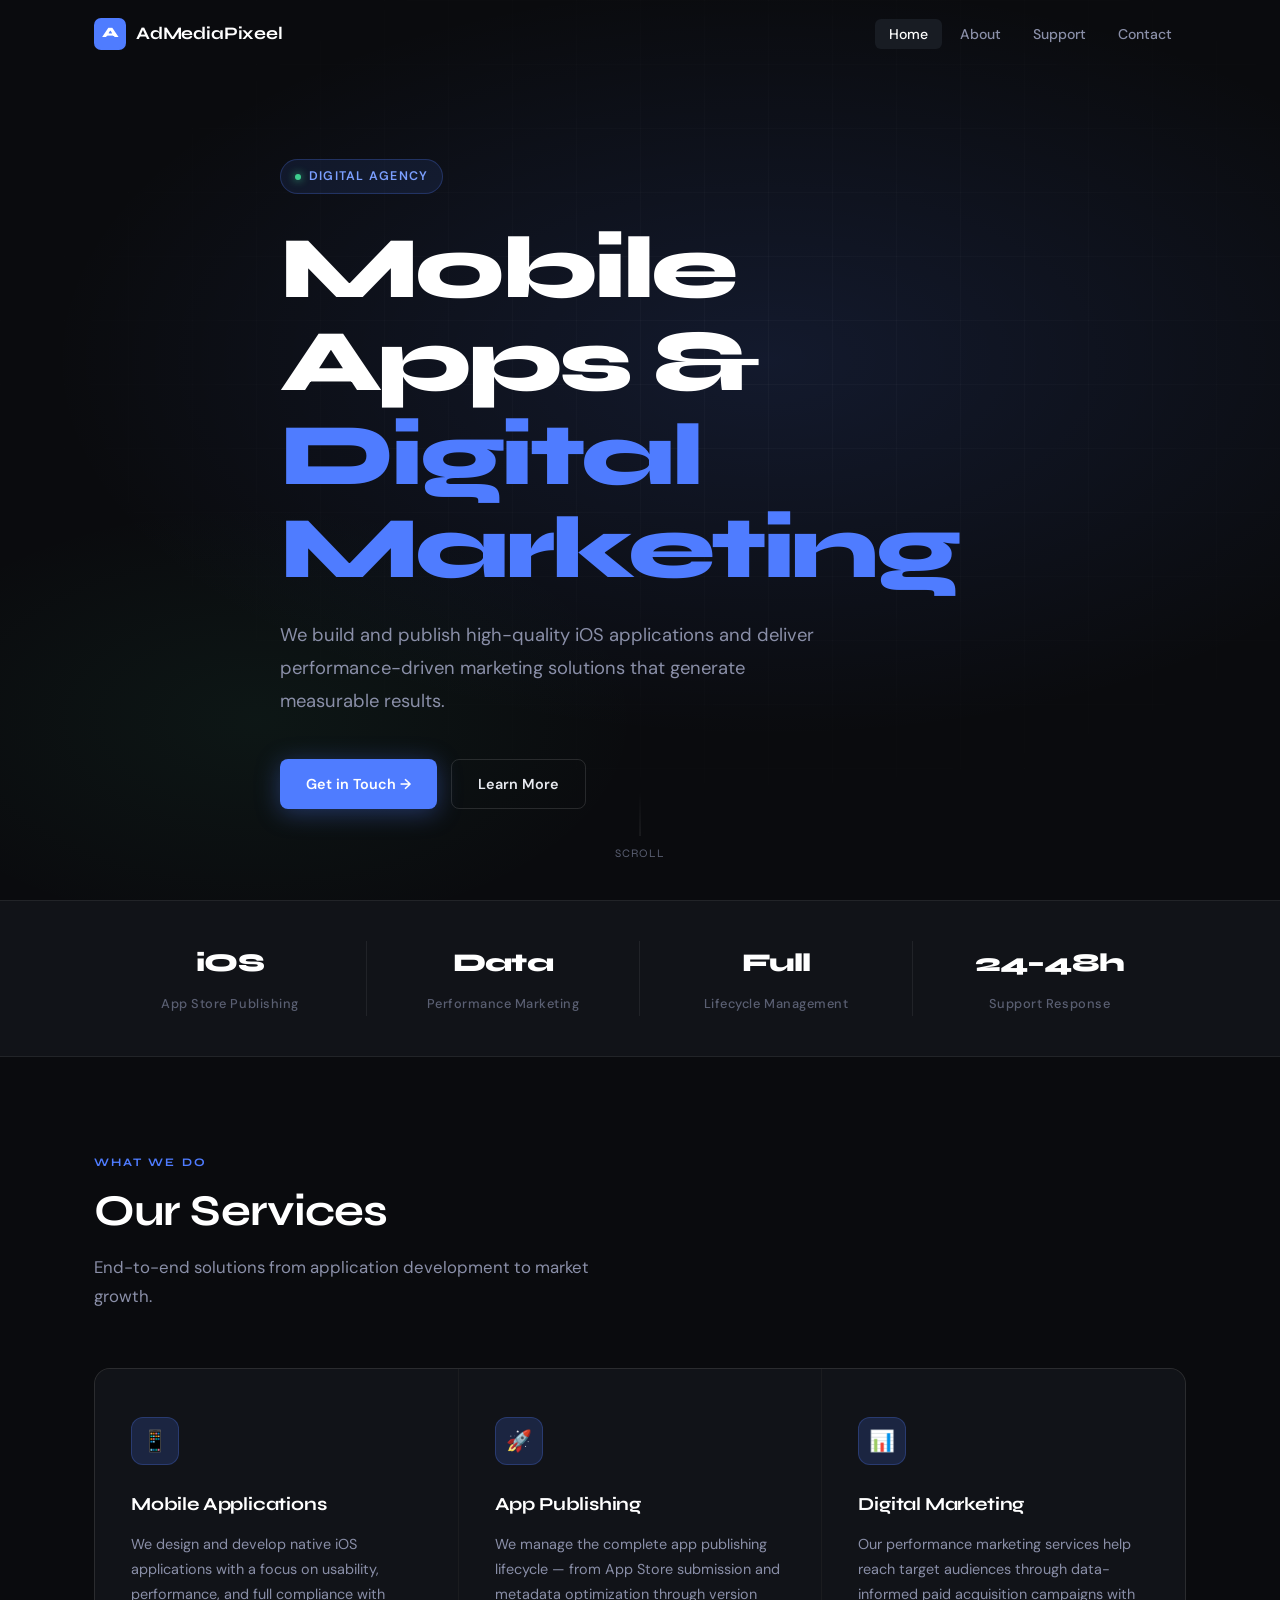
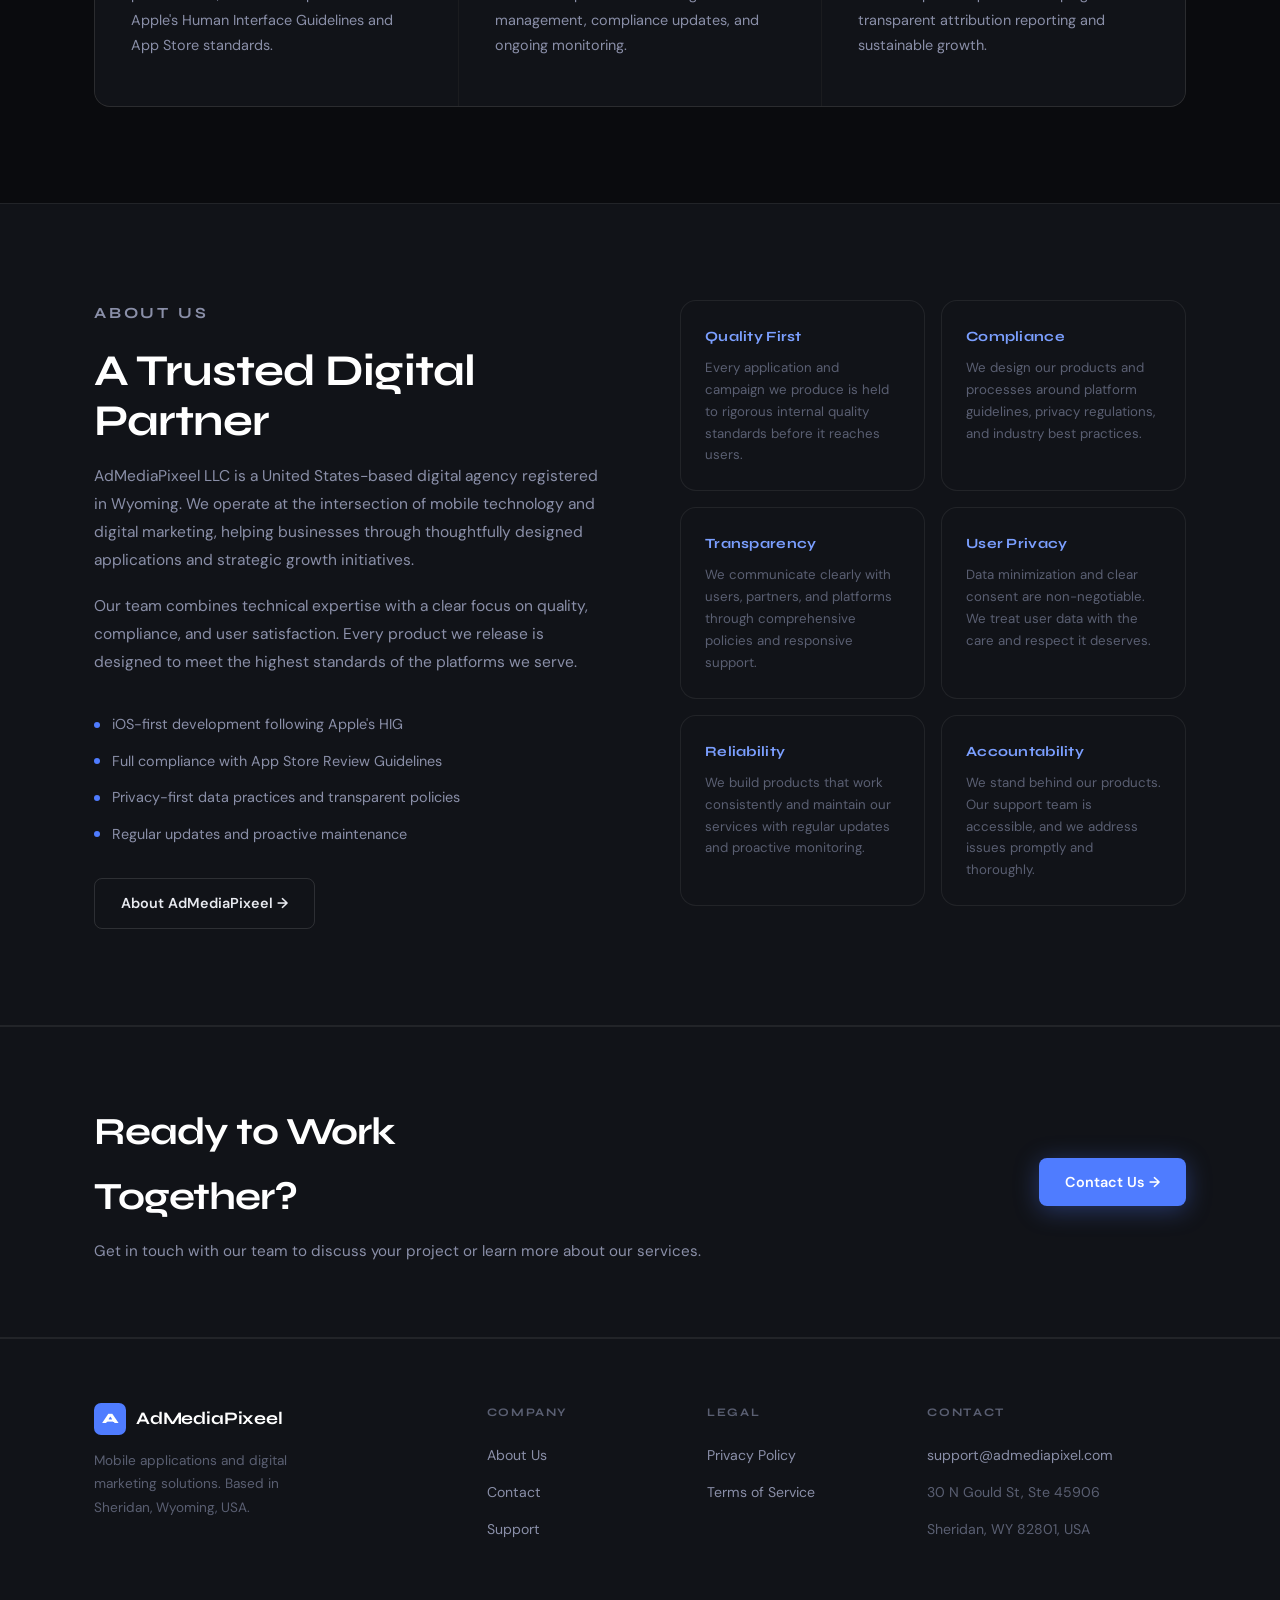
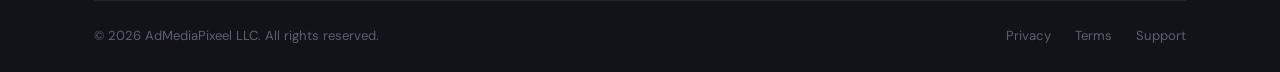
==== index.html @ 7c767947 "filesnew" ====
<!DOCTYPE html>
<html lang="en">
<head>
  <meta charset="UTF-8">
  <meta name="viewport" content="width=device-width, initial-scale=1.0">
  <title>AdMediaPixeel LLC — Mobile Apps & Digital Marketing</title>
  <meta name="description" content="AdMediaPixeel LLC builds and publishes high-quality mobile applications and provides performance-driven digital marketing solutions.">
  <link rel="preconnect" href="https://fonts.googleapis.com">
  <link rel="preconnect" href="https://fonts.gstatic.com" crossorigin>
  <link href="https://fonts.googleapis.com/css2?family=Syne:wght@400;500;600;700;800&family=DM+Sans:ital,opsz,wght@0,9..40,300;0,9..40,400;0,9..40,500;1,9..40,300&display=swap" rel="stylesheet">
  <link rel="stylesheet" href="style.css">
</head>
<body>

  <!-- Header -->
  <header class="site-header">
    <div class="container header-inner">
      <a class="logo" href="index.html">
        <span class="logo-mark">A</span>
        AdMediaPixeel
      </a>
      <nav>
        <button class="nav-toggle" aria-label="Toggle navigation" aria-expanded="false">
          <span></span><span></span><span></span>
        </button>
        <ul class="nav-links">
          <li><a class="active" href="index.html">Home</a></li>
          <li><a href="about.html">About</a></li>
          <li><a href="support.html">Support</a></li>
          <li><a href="contact.html">Contact</a></li>
        </ul>
      </nav>
    </div>
  </header>

  <!-- Hero -->
  <section class="hero" id="hero">
    <div class="hero-bg"></div>
    <div class="hero-grid-overlay"></div>
    <div class="container">
      <div class="hero-content">
        <div class="hero-eyebrow">Digital Agency</div>
        <h1>Mobile Apps &amp;<br><span>Digital Marketing</span></h1>
        <p>We build and publish high-quality iOS applications and deliver performance-driven marketing solutions that generate measurable results.</p>
        <div class="hero-ctas">
          <a class="btn btn-primary" href="contact.html">Get in Touch →</a>
          <a class="btn btn-outline" href="about.html">Learn More</a>
        </div>
      </div>
    </div>
    <div class="hero-scroll" aria-hidden="true">
      <div class="scroll-line"></div>
      <span>Scroll</span>
    </div>
  </section>

  <!-- Stats Bar -->
  <div class="stats-bar">
    <div class="container">
      <div class="stats-inner">
        <div class="stat-item">
          <span class="stat-number">iOS</span>
          <span class="stat-desc">App Store Publishing</span>
        </div>
        <div class="stat-item">
          <span class="stat-number">Data</span>
          <span class="stat-desc">Performance Marketing</span>
        </div>
        <div class="stat-item">
          <span class="stat-number">Full</span>
          <span class="stat-desc">Lifecycle Management</span>
        </div>
        <div class="stat-item">
          <span class="stat-number">24–48h</span>
          <span class="stat-desc">Support Response</span>
        </div>
      </div>
    </div>
  </div>

  <!-- Services -->
  <section class="section" id="services">
    <div class="container">
      <div class="fade-in">
        <p class="section-label">What We Do</p>
        <h2 class="section-title">Our Services</h2>
        <p class="section-subtitle">End-to-end solutions from application development to market growth.</p>
      </div>
      <div class="services-grid">
        <div class="service-card fade-in">
          <div class="service-icon">📱</div>
          <h3>Mobile Applications</h3>
          <p>We design and develop native iOS applications with a focus on usability, performance, and full compliance with Apple's Human Interface Guidelines and App Store standards.</p>
        </div>
        <div class="service-card fade-in">
          <div class="service-icon">🚀</div>
          <h3>App Publishing</h3>
          <p>We manage the complete app publishing lifecycle — from App Store submission and metadata optimization through version management, compliance updates, and ongoing monitoring.</p>
        </div>
        <div class="service-card fade-in">
          <div class="service-icon">📊</div>
          <h3>Digital Marketing</h3>
          <p>Our performance marketing services help reach target audiences through data-informed paid acquisition campaigns with transparent attribution reporting and sustainable growth.</p>
        </div>
      </div>
    </div>
  </section>

  <!-- About Preview -->
  <section class="section" id="about-preview" style="background: var(--bg-2); border-top: 1px solid var(--border); border-bottom: 1px solid var(--border);">
    <div class="container">
      <div class="about-grid">
        <div class="about-text fade-in">
          <p class="section-label">About Us</p>
          <h2 class="section-title">A Trusted Digital Partner</h2>
          <p>AdMediaPixeel LLC is a United States-based digital agency registered in Wyoming. We operate at the intersection of mobile technology and digital marketing, helping businesses through thoughtfully designed applications and strategic growth initiatives.</p>
          <p>Our team combines technical expertise with a clear focus on quality, compliance, and user satisfaction. Every product we release is designed to meet the highest standards of the platforms we serve.</p>
          <div class="about-features">
            <div class="feature-row">iOS-first development following Apple's HIG</div>
            <div class="feature-row">Full compliance with App Store Review Guidelines</div>
            <div class="feature-row">Privacy-first data practices and transparent policies</div>
            <div class="feature-row">Regular updates and proactive maintenance</div>
          </div>
          <div style="margin-top: 32px;">
            <a class="btn btn-outline" href="about.html">About AdMediaPixeel →</a>
          </div>
        </div>
        <div class="about-values fade-in">
          <div class="value-card">
            <h4>Quality First</h4>
            <p>Every application and campaign we produce is held to rigorous internal quality standards before it reaches users.</p>
          </div>
          <div class="value-card">
            <h4>Compliance</h4>
            <p>We design our products and processes around platform guidelines, privacy regulations, and industry best practices.</p>
          </div>
          <div class="value-card">
            <h4>Transparency</h4>
            <p>We communicate clearly with users, partners, and platforms through comprehensive policies and responsive support.</p>
          </div>
          <div class="value-card">
            <h4>User Privacy</h4>
            <p>Data minimization and clear consent are non-negotiable. We treat user data with the care and respect it deserves.</p>
          </div>
          <div class="value-card">
            <h4>Reliability</h4>
            <p>We build products that work consistently and maintain our services with regular updates and proactive monitoring.</p>
          </div>
          <div class="value-card">
            <h4>Accountability</h4>
            <p>We stand behind our products. Our support team is accessible, and we address issues promptly and thoroughly.</p>
          </div>
        </div>
      </div>
    </div>
  </section>

  <!-- CTA -->
  <section class="cta-section">
    <div class="container">
      <div class="cta-inner fade-in">
        <div>
          <h2>Ready to Work Together?</h2>
          <p>Get in touch with our team to discuss your project or learn more about our services.</p>
        </div>
        <a class="btn btn-primary" href="contact.html">Contact Us →</a>
      </div>
    </div>
  </section>

  <!-- Footer -->
  <footer class="site-footer">
    <div class="container">
      <div class="footer-grid">
        <div class="footer-brand">
          <a class="logo" href="index.html">
            <span class="logo-mark">A</span>
            AdMediaPixeel
          </a>
          <p>Mobile applications and digital marketing solutions. Based in Sheridan, Wyoming, USA.</p>
        </div>
        <div class="footer-col">
          <h4>Company</h4>
          <ul>
            <li><a href="about.html">About Us</a></li>
            <li><a href="contact.html">Contact</a></li>
            <li><a href="support.html">Support</a></li>
          </ul>
        </div>
        <div class="footer-col">
          <h4>Legal</h4>
          <ul>
            <li><a href="privacy.html">Privacy Policy</a></li>
            <li><a href="terms.html">Terms of Service</a></li>
          </ul>
        </div>
        <div class="footer-col">
          <h4>Contact</h4>
          <ul>
            <li><a href="mailto:support@admediapixel.com">support@admediapixel.com</a></li>
            <li><span>30 N Gould St, Ste 45906</span></li>
            <li><span>Sheridan, WY 82801, USA</span></li>
          </ul>
        </div>
      </div>
      <div class="footer-bottom">
        <p>© 2026 AdMediaPixeel LLC. All rights reserved.</p>
        <div class="footer-bottom-links">
          <a href="privacy.html">Privacy</a>
          <a href="terms.html">Terms</a>
          <a href="support.html">Support</a>
        </div>
      </div>
    </div>
  </footer>

  <script src="script.js"></script>
</body>
</html>
---- style.css ----
/* ============================================================
   AdMediaPixeel LLC — Global Stylesheet
   Aesthetic: Dark precision-tech, editorial minimalism
   ============================================================ */

@import url('https://fonts.googleapis.com/css2?family=Syne:wght@400;500;600;700;800&family=DM+Sans:ital,opsz,wght@0,9..40,300;0,9..40,400;0,9..40,500;1,9..40,300&display=swap');

/* ── Reset & Base ── */
*, *::before, *::after { box-sizing: border-box; margin: 0; padding: 0; }

:root {
  --bg:        #0a0b0e;
  --bg-2:      #111318;
  --bg-3:      #181c23;
  --border:    rgba(255,255,255,0.07);
  --border-2:  rgba(255,255,255,0.12);
  --text:      #e8eaf0;
  --text-muted:#8a8fa8;
  --text-dim:  #5a5f72;
  --accent:    #4f7cff;
  --accent-2:  #7b9fff;
  --accent-glow: rgba(79,124,255,0.18);
  --green:     #3ecf8e;
  --font-display: 'Syne', sans-serif;
  --font-body:    'DM Sans', sans-serif;
  --radius:    8px;
  --radius-lg: 16px;
  --max-w:     1140px;
  --nav-h:     68px;
  --transition: 0.22s cubic-bezier(0.4,0,0.2,1);
}

html { scroll-behavior: smooth; font-size: 16px; }

body {
  background: var(--bg);
  color: var(--text);
  font-family: var(--font-body);
  font-size: 1rem;
  line-height: 1.7;
  -webkit-font-smoothing: antialiased;
  overflow-x: hidden;
}

a { color: var(--accent-2); text-decoration: none; transition: color var(--transition); }
a:hover { color: #fff; }

img { max-width: 100%; display: block; }

/* ── Layout Utilities ── */
.container { max-width: var(--max-w); margin: 0 auto; padding: 0 24px; }
.section { padding: 96px 0; }
.section--sm { padding: 64px 0; }
.section-label {
  font-family: var(--font-display);
  font-size: 0.72rem;
  font-weight: 700;
  letter-spacing: 0.18em;
  text-transform: uppercase;
  color: var(--accent);
  margin-bottom: 14px;
}
.section-title {
  font-family: var(--font-display);
  font-size: clamp(2rem, 4vw, 2.75rem);
  font-weight: 700;
  line-height: 1.15;
  letter-spacing: -0.02em;
  color: #fff;
  margin-bottom: 16px;
}
.section-subtitle {
  font-size: 1.05rem;
  color: var(--text-muted);
  max-width: 520px;
  line-height: 1.75;
}

/* ── Navigation ── */
.site-header {
  position: fixed;
  top: 0; left: 0; right: 0;
  z-index: 900;
  height: var(--nav-h);
  display: flex;
  align-items: center;
  border-bottom: 1px solid transparent;
  transition: background var(--transition), border-color var(--transition), backdrop-filter var(--transition);
}
.site-header.scrolled {
  background: rgba(10,11,14,0.88);
  backdrop-filter: blur(20px);
  -webkit-backdrop-filter: blur(20px);
  border-bottom-color: var(--border);
}
.header-inner {
  display: flex;
  align-items: center;
  justify-content: space-between;
  width: 100%;
}
.logo {
  display: flex;
  align-items: center;
  gap: 10px;
  font-family: var(--font-display);
  font-size: 1.1rem;
  font-weight: 700;
  color: #fff;
  letter-spacing: -0.01em;
  text-decoration: none;
}
.logo-mark {
  width: 32px; height: 32px;
  background: var(--accent);
  color: #fff;
  font-family: var(--font-display);
  font-weight: 800;
  font-size: 0.9rem;
  display: flex; align-items: center; justify-content: center;
  border-radius: 7px;
}
.nav-links {
  list-style: none;
  display: flex;
  align-items: center;
  gap: 4px;
}
.nav-links a {
  font-family: var(--font-body);
  font-size: 0.88rem;
  font-weight: 500;
  color: var(--text-muted);
  padding: 6px 14px;
  border-radius: 6px;
  transition: color var(--transition), background var(--transition);
}
.nav-links a:hover { color: var(--text); background: var(--bg-3); }
.nav-links a.active { color: #fff; background: var(--bg-3); }
.nav-toggle { display: none; }

/* ── Hero ── */
.hero {
  min-height: 100vh;
  display: flex;
  align-items: center;
  position: relative;
  overflow: hidden;
  padding-top: var(--nav-h);
}
.hero-bg {
  position: absolute;
  inset: 0;
  background:
    radial-gradient(ellipse 80% 60% at 60% 40%, rgba(79,124,255,0.13) 0%, transparent 70%),
    radial-gradient(ellipse 50% 40% at 20% 80%, rgba(62,207,142,0.06) 0%, transparent 60%),
    var(--bg);
}
.hero-grid-overlay {
  position: absolute;
  inset: 0;
  background-image:
    linear-gradient(rgba(255,255,255,0.028) 1px, transparent 1px),
    linear-gradient(90deg, rgba(255,255,255,0.028) 1px, transparent 1px);
  background-size: 64px 64px;
  mask-image: radial-gradient(ellipse 90% 80% at 60% 40%, black 0%, transparent 75%);
}
.hero-content {
  position: relative;
  z-index: 1;
  max-width: 720px;
  padding: 80px 0;
}
.hero-eyebrow {
  display: inline-flex;
  align-items: center;
  gap: 8px;
  background: rgba(79,124,255,0.1);
  border: 1px solid rgba(79,124,255,0.25);
  padding: 6px 14px;
  border-radius: 100px;
  font-size: 0.78rem;
  font-weight: 600;
  letter-spacing: 0.1em;
  text-transform: uppercase;
  color: var(--accent-2);
  margin-bottom: 28px;
}
.hero-eyebrow::before {
  content: '';
  width: 6px; height: 6px;
  background: var(--green);
  border-radius: 50%;
  box-shadow: 0 0 8px var(--green);
}
.hero h1 {
  font-family: var(--font-display);
  font-size: clamp(3rem, 7vw, 5.5rem);
  font-weight: 800;
  line-height: 1.06;
  letter-spacing: -0.04em;
  color: #fff;
  margin-bottom: 24px;
}
.hero h1 span { color: var(--accent); }
.hero p {
  font-size: 1.15rem;
  color: var(--text-muted);
  max-width: 540px;
  line-height: 1.8;
  margin-bottom: 40px;
}
.hero-ctas {
  display: flex;
  gap: 14px;
  flex-wrap: wrap;
}
.btn {
  display: inline-flex;
  align-items: center;
  gap: 8px;
  padding: 12px 26px;
  border-radius: var(--radius);
  font-family: var(--font-body);
  font-size: 0.9rem;
  font-weight: 600;
  cursor: pointer;
  transition: all var(--transition);
  border: none;
}
.btn-primary {
  background: var(--accent);
  color: #fff;
  box-shadow: 0 4px 24px rgba(79,124,255,0.35);
}
.btn-primary:hover {
  background: #3a6aef;
  box-shadow: 0 6px 32px rgba(79,124,255,0.5);
  color: #fff;
  transform: translateY(-1px);
}
.btn-outline {
  background: transparent;
  color: var(--text);
  border: 1px solid var(--border-2);
}
.btn-outline:hover {
  background: var(--bg-3);
  color: #fff;
  border-color: rgba(255,255,255,0.2);
}
.hero-scroll {
  position: absolute;
  bottom: 36px;
  left: 50%;
  transform: translateX(-50%);
  display: flex;
  flex-direction: column;
  align-items: center;
  gap: 8px;
  color: var(--text-dim);
  font-size: 0.72rem;
  letter-spacing: 0.1em;
  text-transform: uppercase;
  font-family: var(--font-display);
}
.scroll-line {
  width: 1px;
  height: 44px;
  background: linear-gradient(to bottom, transparent, var(--border-2));
  animation: scrollLine 2s ease-in-out infinite;
}
@keyframes scrollLine {
  0%,100% { opacity:0.3; transform: scaleY(1); }
  50% { opacity:1; transform: scaleY(0.6) translateY(10px); }
}

/* ── Stats Bar ── */
.stats-bar {
  background: var(--bg-2);
  border-top: 1px solid var(--border);
  border-bottom: 1px solid var(--border);
  padding: 40px 0;
}
.stats-inner {
  display: grid;
  grid-template-columns: repeat(4, 1fr);
  gap: 0;
}
.stat-item {
  padding: 0 32px;
  text-align: center;
  border-right: 1px solid var(--border);
}
.stat-item:last-child { border-right: none; }
.stat-number {
  font-family: var(--font-display);
  font-size: 1.6rem;
  font-weight: 800;
  color: #fff;
  letter-spacing: -0.03em;
  display: block;
  margin-bottom: 4px;
}
.stat-desc {
  font-size: 0.8rem;
  color: var(--text-dim);
  letter-spacing: 0.04em;
  font-weight: 500;
}

/* ── Services ── */
.services-grid {
  display: grid;
  grid-template-columns: repeat(3, 1fr);
  gap: 1px;
  background: var(--border);
  border: 1px solid var(--border);
  border-radius: var(--radius-lg);
  overflow: hidden;
  margin-top: 56px;
}
.service-card {
  background: var(--bg-2);
  padding: 48px 36px;
  transition: background var(--transition);
  position: relative;
  overflow: hidden;
}
.service-card::after {
  content: '';
  position: absolute;
  top: 0; left: 0; right: 0;
  height: 2px;
  background: var(--accent);
  transform: scaleX(0);
  transition: transform var(--transition);
  transform-origin: left;
}
.service-card:hover { background: var(--bg-3); }
.service-card:hover::after { transform: scaleX(1); }
.service-icon {
  width: 48px; height: 48px;
  background: var(--accent-glow);
  border: 1px solid rgba(79,124,255,0.25);
  border-radius: 12px;
  display: flex; align-items: center; justify-content: center;
  font-size: 1.3rem;
  margin-bottom: 24px;
}
.service-card h3 {
  font-family: var(--font-display);
  font-size: 1.15rem;
  font-weight: 700;
  color: #fff;
  margin-bottom: 12px;
  letter-spacing: -0.01em;
}
.service-card p {
  font-size: 0.9rem;
  color: var(--text-muted);
  line-height: 1.75;
}

/* ── About Section ── */
.about-grid {
  display: grid;
  grid-template-columns: 1fr 1fr;
  gap: 80px;
  align-items: start;
}
.about-text p {
  color: var(--text-muted);
  font-size: 0.97rem;
  line-height: 1.8;
  margin-bottom: 18px;
}
.about-text p:last-child { margin-bottom: 0; }
.about-features {
  margin-top: 36px;
  display: flex;
  flex-direction: column;
  gap: 12px;
}
.feature-row {
  display: flex;
  align-items: center;
  gap: 12px;
  font-size: 0.9rem;
  color: var(--text-muted);
}
.feature-row::before {
  content: '';
  width: 6px; height: 6px;
  background: var(--accent);
  border-radius: 50%;
  flex-shrink: 0;
}
.about-values {
  display: grid;
  grid-template-columns: 1fr 1fr;
  gap: 16px;
}
.value-card {
  background: var(--bg-2);
  border: 1px solid var(--border);
  border-radius: var(--radius-lg);
  padding: 24px;
  transition: border-color var(--transition);
}
.value-card:hover { border-color: var(--border-2); }
.value-card h4 {
  font-family: var(--font-display);
  font-size: 0.88rem;
  font-weight: 700;
  color: var(--accent-2);
  margin-bottom: 8px;
  letter-spacing: 0.02em;
}
.value-card p {
  font-size: 0.83rem;
  color: var(--text-dim);
  line-height: 1.65;
}

/* ── CTA Banner ── */
.cta-section {
  background: var(--bg-2);
  border-top: 1px solid var(--border);
  border-bottom: 1px solid var(--border);
}
.cta-inner {
  display: flex;
  align-items: center;
  justify-content: space-between;
  gap: 40px;
  padding: 72px 0;
}
.cta-inner h2 {
  font-family: var(--font-display);
  font-size: clamp(1.8rem, 3.5vw, 2.4rem);
  font-weight: 700;
  letter-spacing: -0.03em;
  color: #fff;
  max-width: 480px;
}
.cta-inner p { color: var(--text-muted); font-size: 0.95rem; margin-top: 10px; }

/* ── Page Header (inner pages) ── */
.page-header {
  padding: calc(var(--nav-h) + 72px) 0 72px;
  border-bottom: 1px solid var(--border);
  position: relative;
  overflow: hidden;
}
.page-header::before {
  content: '';
  position: absolute;
  inset: 0;
  background: radial-gradient(ellipse 70% 100% at 20% 50%, rgba(79,124,255,0.07) 0%, transparent 70%);
}
.page-header .container { position: relative; }
.page-header h1 {
  font-family: var(--font-display);
  font-size: clamp(2.2rem, 5vw, 3.5rem);
  font-weight: 800;
  letter-spacing: -0.03em;
  color: #fff;
  margin-bottom: 14px;
}
.page-header p {
  font-size: 1.05rem;
  color: var(--text-muted);
  max-width: 520px;
}

/* ── About Page ── */
.about-block { margin-bottom: 56px; }
.about-block h2 {
  font-family: var(--font-display);
  font-size: 1.4rem;
  font-weight: 700;
  color: #fff;
  margin-bottom: 16px;
  letter-spacing: -0.02em;
}
.about-block p {
  color: var(--text-muted);
  font-size: 0.97rem;
  line-height: 1.8;
  margin-bottom: 14px;
}
.about-block strong { color: var(--text); }
.company-info {
  background: var(--bg-2);
  border: 1px solid var(--border);
  border-radius: var(--radius-lg);
  padding: 36px;
  margin-top: 56px;
}
.company-info h2 {
  font-family: var(--font-display);
  font-size: 1.1rem;
  font-weight: 700;
  color: #fff;
  margin-bottom: 24px;
}
.info-row {
  display: flex;
  gap: 24px;
  padding: 14px 0;
  border-bottom: 1px solid var(--border);
  font-size: 0.9rem;
}
.info-row:last-child { border-bottom: none; padding-bottom: 0; }
.info-label {
  color: var(--text-dim);
  font-weight: 500;
  min-width: 140px;
  flex-shrink: 0;
}
.info-value { color: var(--text-muted); }
.info-value a { color: var(--accent-2); }
.info-value a:hover { color: #fff; }

/* ── Support Page ── */
.support-grid {
  display: grid;
  grid-template-columns: 1fr 1fr;
  gap: 24px;
  margin-bottom: 24px;
}
.support-box {
  background: var(--bg-2);
  border: 1px solid var(--border);
  border-radius: var(--radius-lg);
  padding: 32px;
  transition: border-color var(--transition);
}
.support-box:hover { border-color: var(--border-2); }
.support-box h3 {
  font-family: var(--font-display);
  font-size: 1rem;
  font-weight: 700;
  color: #fff;
  margin-bottom: 14px;
  letter-spacing: -0.01em;
}
.support-box p {
  font-size: 0.9rem;
  color: var(--text-muted);
  line-height: 1.75;
}
.support-box ul, .support-box ol {
  margin-top: 12px;
  padding-left: 20px;
  font-size: 0.88rem;
  color: var(--text-dim);
  line-height: 1.75;
}
.support-box li { margin-bottom: 4px; }
.support-box strong { color: var(--text); }
.faq-list { margin-top: 32px; }
.faq-item {
  border-bottom: 1px solid var(--border);
}
.faq-question {
  width: 100%;
  background: none;
  border: none;
  cursor: pointer;
  padding: 22px 0;
  text-align: left;
  font-family: var(--font-body);
  font-size: 0.97rem;
  font-weight: 500;
  color: var(--text);
  display: flex;
  align-items: center;
  justify-content: space-between;
  gap: 16px;
  transition: color var(--transition);
}
.faq-question:hover { color: #fff; }
.faq-question::after {
  content: '+';
  font-size: 1.3rem;
  font-weight: 300;
  color: var(--text-dim);
  transition: transform var(--transition), color var(--transition);
  flex-shrink: 0;
}
.faq-item.open .faq-question::after { transform: rotate(45deg); color: var(--accent); }
.faq-answer {
  overflow: hidden;
  max-height: 0;
  transition: max-height 0.38s cubic-bezier(0.4,0,0.2,1);
}
.faq-answer p {
  padding-bottom: 22px;
  font-size: 0.9rem;
  color: var(--text-muted);
  line-height: 1.8;
}
.faq-answer a { color: var(--accent-2); }

/* ── Contact Page ── */
.contact-grid {
  display: grid;
  grid-template-columns: 1fr 1.4fr;
  gap: 64px;
  align-items: start;
}
.contact-info h3 {
  font-family: var(--font-display);
  font-size: 1.2rem;
  font-weight: 700;
  color: #fff;
  margin-bottom: 32px;
}
.contact-info-item {
  padding: 20px 0;
  border-bottom: 1px solid var(--border);
}
.contact-info-item:last-child { border-bottom: none; }
.contact-info-item .label {
  font-family: var(--font-display);
  font-size: 0.7rem;
  font-weight: 700;
  letter-spacing: 0.12em;
  text-transform: uppercase;
  color: var(--accent);
  margin-bottom: 8px;
}
.contact-info-item p {
  font-size: 0.9rem;
  color: var(--text-muted);
  line-height: 1.7;
}
.contact-form {
  background: var(--bg-2);
  border: 1px solid var(--border);
  border-radius: var(--radius-lg);
  padding: 40px;
}
.contact-form h3 {
  font-family: var(--font-display);
  font-size: 1.2rem;
  font-weight: 700;
  color: #fff;
  margin-bottom: 28px;
}
.form-group { margin-bottom: 20px; }
.form-group label {
  display: block;
  font-size: 0.82rem;
  font-weight: 600;
  color: var(--text-muted);
  margin-bottom: 8px;
  letter-spacing: 0.03em;
}
.form-group input,
.form-group select,
.form-group textarea {
  width: 100%;
  background: var(--bg-3);
  border: 1px solid var(--border);
  border-radius: var(--radius);
  padding: 11px 16px;
  font-family: var(--font-body);
  font-size: 0.9rem;
  color: var(--text);
  outline: none;
  transition: border-color var(--transition), box-shadow var(--transition);
  -webkit-appearance: none;
}
.form-group select {
  background-image: url("data:image/svg+xml,%3Csvg xmlns='http://www.w3.org/2000/svg' width='12' height='8' viewBox='0 0 12 8'%3E%3Cpath d='M1 1l5 5 5-5' stroke='%235a5f72' stroke-width='1.5' fill='none' stroke-linecap='round'/%3E%3C/svg%3E");
  background-repeat: no-repeat;
  background-position: right 14px center;
  padding-right: 38px;
  cursor: pointer;
}
.form-group select option { background: var(--bg-2); }
.form-group textarea { height: 130px; resize: vertical; }
.form-group input:focus,
.form-group select:focus,
.form-group textarea:focus {
  border-color: rgba(79,124,255,0.5);
  box-shadow: 0 0 0 3px rgba(79,124,255,0.1);
}
.form-group input::placeholder,
.form-group textarea::placeholder { color: var(--text-dim); }
.btn-submit {
  width: 100%;
  background: var(--accent);
  color: #fff;
  border: none;
  border-radius: var(--radius);
  padding: 13px 24px;
  font-family: var(--font-body);
  font-size: 0.92rem;
  font-weight: 600;
  cursor: pointer;
  transition: all var(--transition);
  box-shadow: 0 4px 20px rgba(79,124,255,0.3);
}
.btn-submit:hover {
  background: #3a6aef;
  box-shadow: 0 6px 28px rgba(79,124,255,0.45);
  transform: translateY(-1px);
}

/* ── Legal Pages ── */
.legal-content { padding: 64px 0 96px; }
.legal-meta {
  font-size: 0.83rem;
  color: var(--text-dim);
  margin-bottom: 56px;
  padding-bottom: 24px;
  border-bottom: 1px solid var(--border);
}
.legal-section { margin-bottom: 48px; }
.legal-section h2 {
  font-family: var(--font-display);
  font-size: 1.15rem;
  font-weight: 700;
  color: #fff;
  margin-bottom: 16px;
  letter-spacing: -0.01em;
}
.legal-section h3 {
  font-family: var(--font-display);
  font-size: 1rem;
  font-weight: 600;
  color: var(--text);
  margin: 20px 0 10px;
}
.legal-section p {
  font-size: 0.92rem;
  color: var(--text-muted);
  line-height: 1.85;
  margin-bottom: 14px;
}
.legal-section ul, .legal-section ol {
  padding-left: 22px;
  margin-bottom: 14px;
  color: var(--text-muted);
  font-size: 0.9rem;
  line-height: 1.85;
}
.legal-section li { margin-bottom: 6px; }
.legal-section strong { color: var(--text); }
.legal-section a { color: var(--accent-2); }
.legal-caps {
  font-size: 0.85rem;
  background: var(--bg-2);
  border: 1px solid var(--border);
  border-radius: var(--radius);
  padding: 20px 24px;
  color: var(--text-dim);
  letter-spacing: 0.01em;
  line-height: 1.75;
  margin-bottom: 14px;
}

/* ── Footer ── */
.site-footer {
  background: var(--bg-2);
  border-top: 1px solid var(--border);
  padding-top: 64px;
}
.footer-grid {
  display: grid;
  grid-template-columns: 2fr 1fr 1fr 1.5fr;
  gap: 48px;
  padding-bottom: 48px;
  border-bottom: 1px solid var(--border);
}
.footer-brand p {
  font-size: 0.85rem;
  color: var(--text-dim);
  margin-top: 14px;
  line-height: 1.7;
  max-width: 240px;
}
.footer-col h4 {
  font-family: var(--font-display);
  font-size: 0.72rem;
  font-weight: 700;
  letter-spacing: 0.14em;
  text-transform: uppercase;
  color: var(--text-dim);
  margin-bottom: 18px;
}
.footer-col ul { list-style: none; }
.footer-col li { margin-bottom: 10px; }
.footer-col a {
  font-size: 0.88rem;
  color: var(--text-muted);
  transition: color var(--transition);
}
.footer-col a:hover { color: #fff; }
.footer-col span {
  font-size: 0.88rem;
  color: var(--text-dim);
}
.footer-bottom {
  padding: 24px 0;
  display: flex;
  align-items: center;
  justify-content: space-between;
  gap: 24px;
}
.footer-bottom p {
  font-size: 0.82rem;
  color: var(--text-dim);
}
.footer-bottom-links {
  display: flex;
  gap: 24px;
}
.footer-bottom-links a {
  font-size: 0.82rem;
  color: var(--text-dim);
}
.footer-bottom-links a:hover { color: var(--text); }

/* ── Animations ── */
.fade-in {
  opacity: 0;
  transform: translateY(24px);
  transition: opacity 0.7s ease, transform 0.7s ease;
}
.fade-in.visible {
  opacity: 1;
  transform: translateY(0);
}

/* ── Mobile ── */
@media (max-width: 900px) {
  .nav-links { display: none; }
  .nav-links.open {
    display: flex;
    flex-direction: column;
    position: fixed;
    top: var(--nav-h);
    left: 0; right: 0;
    background: var(--bg-2);
    border-bottom: 1px solid var(--border);
    padding: 16px 24px 24px;
    gap: 4px;
    z-index: 800;
  }
  .nav-links.open a { font-size: 1rem; padding: 10px 14px; }
  .nav-toggle {
    display: flex;
    flex-direction: column;
    gap: 5px;
    background: none;
    border: none;
    cursor: pointer;
    padding: 8px;
  }
  .nav-toggle span {
    display: block;
    width: 22px; height: 2px;
    background: var(--text-muted);
    border-radius: 2px;
    transition: all 0.22s;
  }
  .stats-inner { grid-template-columns: 1fr 1fr; }
  .stat-item:nth-child(2) { border-right: none; }
  .stat-item:nth-child(3) { border-top: 1px solid var(--border); }
  .services-grid { grid-template-columns: 1fr; }
  .about-grid { grid-template-columns: 1fr; gap: 48px; }
  .cta-inner { flex-direction: column; align-items: flex-start; }
  .contact-grid { grid-template-columns: 1fr; gap: 40px; }
  .support-grid { grid-template-columns: 1fr; }
  .footer-grid { grid-template-columns: 1fr 1fr; gap: 36px; }
  .footer-bottom { flex-direction: column; align-items: flex-start; }
  .about-values { grid-template-columns: 1fr; }
}
@media (max-width: 600px) {
  .section { padding: 64px 0; }
  .hero h1 { font-size: 2.8rem; }
  .stats-inner { grid-template-columns: 1fr 1fr; }
  .footer-grid { grid-template-columns: 1fr; }
  .contact-form { padding: 28px 22px; }
}
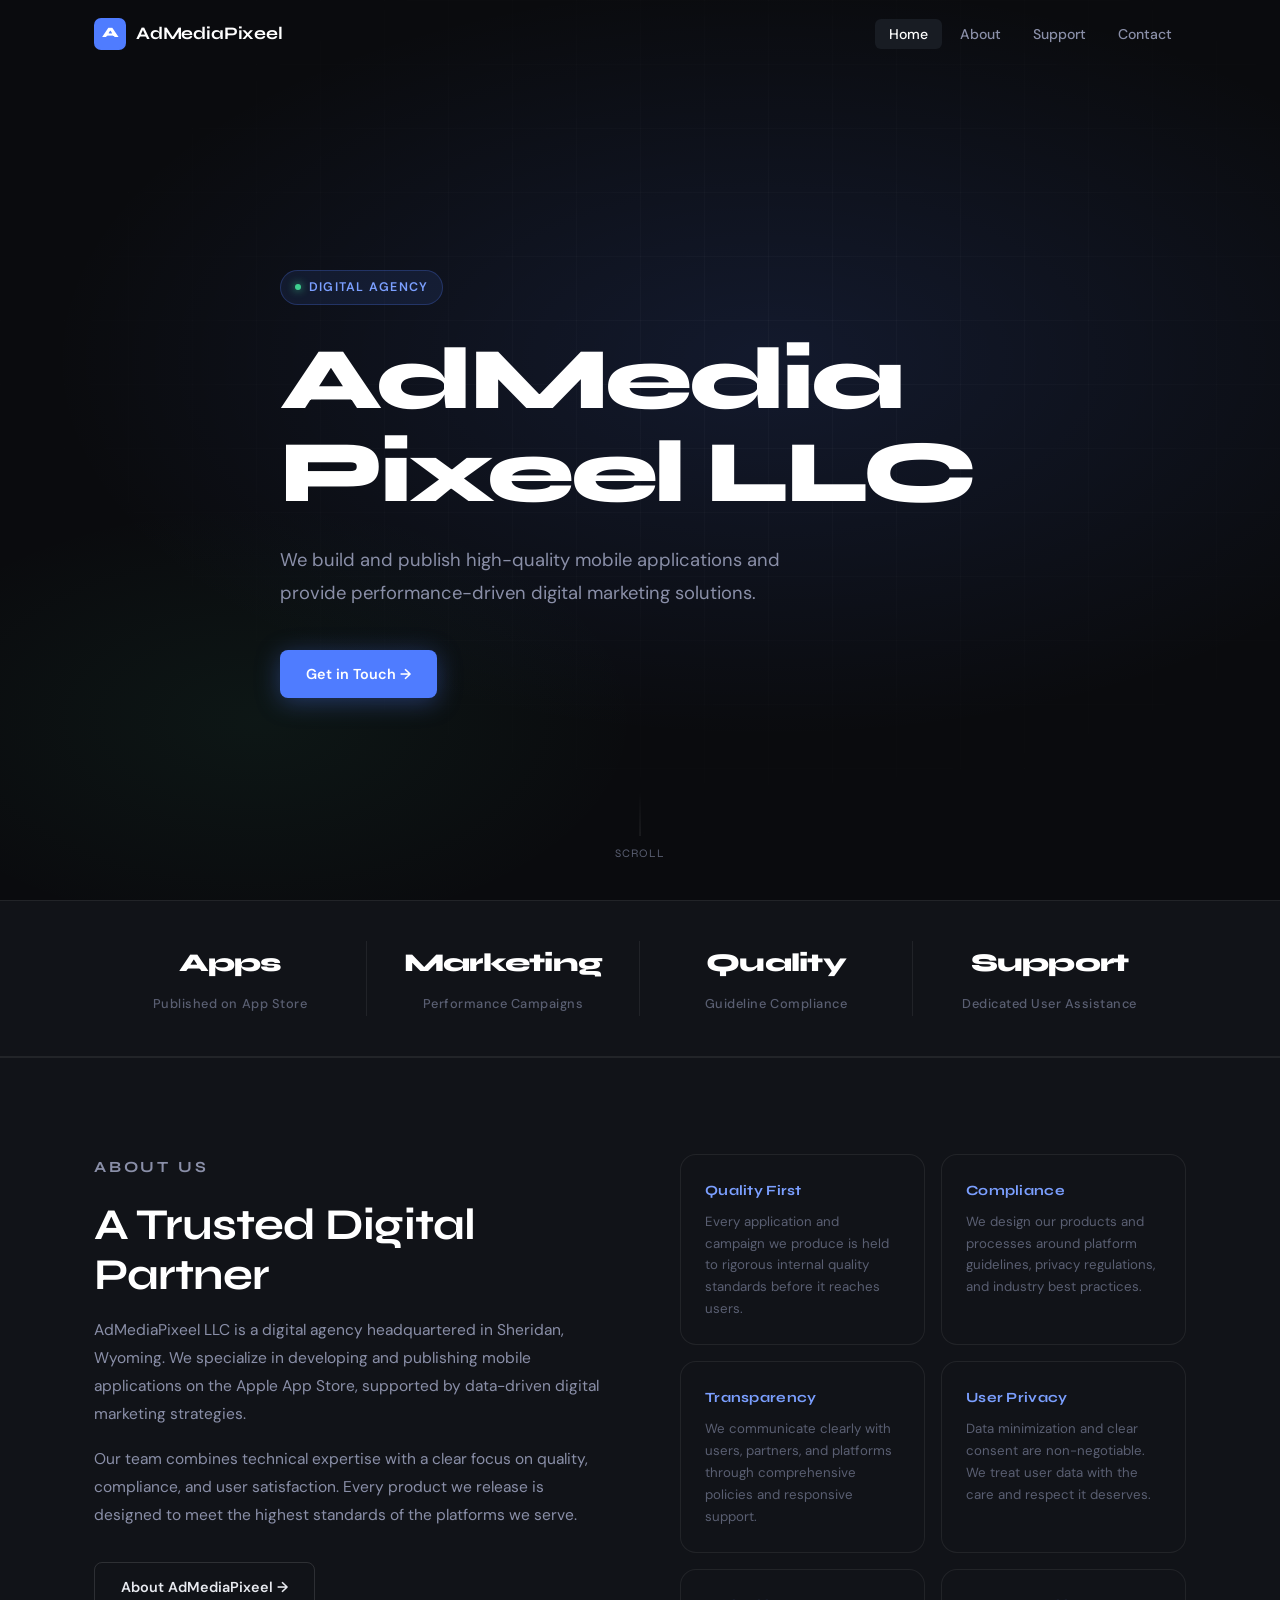
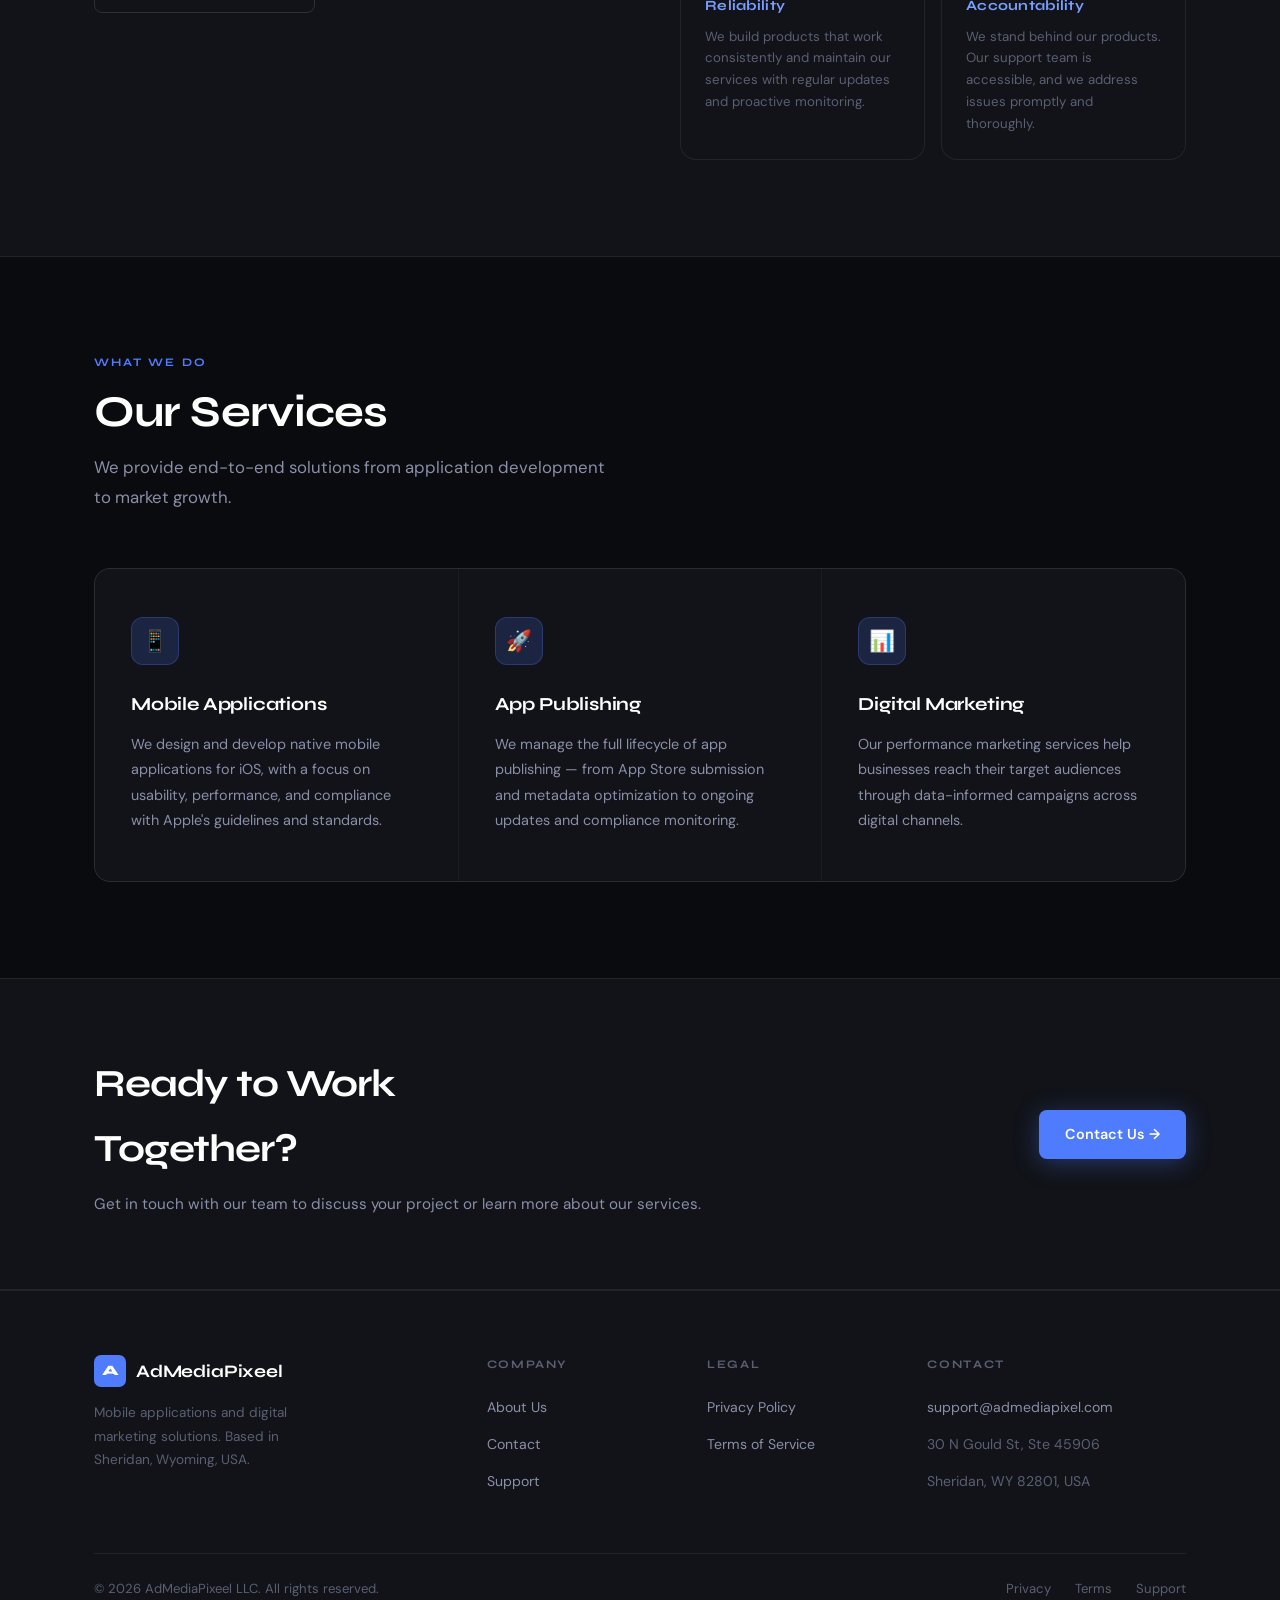
==== commit f45ba90f: "Update index.html" ====
--- a/index.html
+++ b/index.html
@@ -40,11 +40,13 @@
     <div class="container">
       <div class="hero-content">
         <div class="hero-eyebrow">Digital Agency</div>
-        <h1>Mobile Apps &amp;<br><span>Digital Marketing</span></h1>
-        <p>We build and publish high-quality iOS applications and deliver performance-driven marketing solutions that generate measurable results.</p>
+        <div class="hero-banner-img">
+          <img src="images/banner.png" alt="AdMediaPixeel banner" onerror="this.style.display='none'">
+        </div>
+        <h1>AdMediaPixeel LLC</h1>
+        <p>We build and publish high-quality mobile applications and provide performance-driven digital marketing solutions.</p>
         <div class="hero-ctas">
           <a class="btn btn-primary" href="contact.html">Get in Touch →</a>
-          <a class="btn btn-outline" href="about.html">Learn More</a>
         </div>
       </div>
     </div>
@@ -59,24 +61,67 @@
     <div class="container">
       <div class="stats-inner">
         <div class="stat-item">
-          <span class="stat-number">iOS</span>
-          <span class="stat-desc">App Store Publishing</span>
-        </div>
-        <div class="stat-item">
-          <span class="stat-number">Data</span>
-          <span class="stat-desc">Performance Marketing</span>
-        </div>
-        <div class="stat-item">
-          <span class="stat-number">Full</span>
-          <span class="stat-desc">Lifecycle Management</span>
-        </div>
-        <div class="stat-item">
-          <span class="stat-number">24–48h</span>
-          <span class="stat-desc">Support Response</span>
+          <span class="stat-number">Apps</span>
+          <span class="stat-desc">Published on App Store</span>
+        </div>
+        <div class="stat-item">
+          <span class="stat-number">Marketing</span>
+          <span class="stat-desc">Performance Campaigns</span>
+        </div>
+        <div class="stat-item">
+          <span class="stat-number">Quality</span>
+          <span class="stat-desc">Guideline Compliance</span>
+        </div>
+        <div class="stat-item">
+          <span class="stat-number">Support</span>
+          <span class="stat-desc">Dedicated User Assistance</span>
         </div>
       </div>
     </div>
   </div>
+
+  <!-- About Preview -->
+  <section class="section" id="about-preview" style="background: var(--bg-2); border-top: 1px solid var(--border); border-bottom: 1px solid var(--border);">
+    <div class="container">
+      <div class="about-grid">
+        <div class="about-text fade-in">
+          <p class="section-label">About Us</p>
+          <h2 class="section-title">A Trusted Digital Partner</h2>
+          <p>AdMediaPixeel LLC is a digital agency headquartered in Sheridan, Wyoming. We specialize in developing and publishing mobile applications on the Apple App Store, supported by data-driven digital marketing strategies.</p>
+          <p>Our team combines technical expertise with a clear focus on quality, compliance, and user satisfaction. Every product we release is designed to meet the highest standards of the platforms we serve.</p>
+          <div style="margin-top: 32px;">
+            <a class="btn btn-outline" href="about.html">About AdMediaPixeel →</a>
+          </div>
+        </div>
+        <div class="about-values fade-in">
+          <div class="value-card">
+            <h4>Quality First</h4>
+            <p>Every application and campaign we produce is held to rigorous internal quality standards before it reaches users.</p>
+          </div>
+          <div class="value-card">
+            <h4>Compliance</h4>
+            <p>We design our products and processes around platform guidelines, privacy regulations, and industry best practices.</p>
+          </div>
+          <div class="value-card">
+            <h4>Transparency</h4>
+            <p>We communicate clearly with users, partners, and platforms through comprehensive policies and responsive support.</p>
+          </div>
+          <div class="value-card">
+            <h4>User Privacy</h4>
+            <p>Data minimization and clear consent are non-negotiable. We treat user data with the care and respect it deserves.</p>
+          </div>
+          <div class="value-card">
+            <h4>Reliability</h4>
+            <p>We build products that work consistently and maintain our services with regular updates and proactive monitoring.</p>
+          </div>
+          <div class="value-card">
+            <h4>Accountability</h4>
+            <p>We stand behind our products. Our support team is accessible, and we address issues promptly and thoroughly.</p>
+          </div>
+        </div>
+      </div>
+    </div>
+  </section>
 
   <!-- Services -->
   <section class="section" id="services">
@@ -84,72 +129,23 @@
       <div class="fade-in">
         <p class="section-label">What We Do</p>
         <h2 class="section-title">Our Services</h2>
-        <p class="section-subtitle">End-to-end solutions from application development to market growth.</p>
+        <p class="section-subtitle">We provide end-to-end solutions from application development to market growth.</p>
       </div>
       <div class="services-grid">
         <div class="service-card fade-in">
           <div class="service-icon">📱</div>
           <h3>Mobile Applications</h3>
-          <p>We design and develop native iOS applications with a focus on usability, performance, and full compliance with Apple's Human Interface Guidelines and App Store standards.</p>
+          <p>We design and develop native mobile applications for iOS, with a focus on usability, performance, and compliance with Apple's guidelines and standards.</p>
         </div>
         <div class="service-card fade-in">
           <div class="service-icon">🚀</div>
           <h3>App Publishing</h3>
-          <p>We manage the complete app publishing lifecycle — from App Store submission and metadata optimization through version management, compliance updates, and ongoing monitoring.</p>
+          <p>We manage the full lifecycle of app publishing — from App Store submission and metadata optimization to ongoing updates and compliance monitoring.</p>
         </div>
         <div class="service-card fade-in">
           <div class="service-icon">📊</div>
           <h3>Digital Marketing</h3>
-          <p>Our performance marketing services help reach target audiences through data-informed paid acquisition campaigns with transparent attribution reporting and sustainable growth.</p>
-        </div>
-      </div>
-    </div>
-  </section>
-
-  <!-- About Preview -->
-  <section class="section" id="about-preview" style="background: var(--bg-2); border-top: 1px solid var(--border); border-bottom: 1px solid var(--border);">
-    <div class="container">
-      <div class="about-grid">
-        <div class="about-text fade-in">
-          <p class="section-label">About Us</p>
-          <h2 class="section-title">A Trusted Digital Partner</h2>
-          <p>AdMediaPixeel LLC is a United States-based digital agency registered in Wyoming. We operate at the intersection of mobile technology and digital marketing, helping businesses through thoughtfully designed applications and strategic growth initiatives.</p>
-          <p>Our team combines technical expertise with a clear focus on quality, compliance, and user satisfaction. Every product we release is designed to meet the highest standards of the platforms we serve.</p>
-          <div class="about-features">
-            <div class="feature-row">iOS-first development following Apple's HIG</div>
-            <div class="feature-row">Full compliance with App Store Review Guidelines</div>
-            <div class="feature-row">Privacy-first data practices and transparent policies</div>
-            <div class="feature-row">Regular updates and proactive maintenance</div>
-          </div>
-          <div style="margin-top: 32px;">
-            <a class="btn btn-outline" href="about.html">About AdMediaPixeel →</a>
-          </div>
-        </div>
-        <div class="about-values fade-in">
-          <div class="value-card">
-            <h4>Quality First</h4>
-            <p>Every application and campaign we produce is held to rigorous internal quality standards before it reaches users.</p>
-          </div>
-          <div class="value-card">
-            <h4>Compliance</h4>
-            <p>We design our products and processes around platform guidelines, privacy regulations, and industry best practices.</p>
-          </div>
-          <div class="value-card">
-            <h4>Transparency</h4>
-            <p>We communicate clearly with users, partners, and platforms through comprehensive policies and responsive support.</p>
-          </div>
-          <div class="value-card">
-            <h4>User Privacy</h4>
-            <p>Data minimization and clear consent are non-negotiable. We treat user data with the care and respect it deserves.</p>
-          </div>
-          <div class="value-card">
-            <h4>Reliability</h4>
-            <p>We build products that work consistently and maintain our services with regular updates and proactive monitoring.</p>
-          </div>
-          <div class="value-card">
-            <h4>Accountability</h4>
-            <p>We stand behind our products. Our support team is accessible, and we address issues promptly and thoroughly.</p>
-          </div>
+          <p>Our performance marketing services help businesses reach their target audiences through data-informed campaigns across digital channels.</p>
         </div>
       </div>
     </div>
--- a/style.css
+++ b/style.css
@@ -195,12 +195,14 @@
 }
 .hero h1 {
   font-family: var(--font-display);
-  font-size: clamp(3rem, 7vw, 5.5rem);
+  font-size: clamp(2.4rem, 9vw, 5.5rem);
   font-weight: 800;
   line-height: 1.06;
   letter-spacing: -0.04em;
   color: #fff;
   margin-bottom: 24px;
+  word-break: break-word;
+  overflow-wrap: break-word;
 }
 .hero h1 span { color: var(--accent); }
 .hero p {
@@ -883,8 +885,17 @@
 }
 @media (max-width: 600px) {
   .section { padding: 64px 0; }
-  .hero h1 { font-size: 2.8rem; }
+  .hero h1 { font-size: clamp(1.9rem, 10.5vw, 2.5rem); letter-spacing: -0.02em; }
+  .hero p { font-size: 1rem; }
+  .hero-ctas { flex-direction: column; }
+  .hero-ctas .btn { width: 100%; justify-content: center; }
   .stats-inner { grid-template-columns: 1fr 1fr; }
   .footer-grid { grid-template-columns: 1fr; }
   .contact-form { padding: 28px 22px; }
-}
+  .about-values { grid-template-columns: 1fr 1fr !important; }
+}
+/* Mobile line-break helpers */
+.mobile-br { display: none; }
+@media (max-width: 600px) {
+  .mobile-br { display: block; }
+}
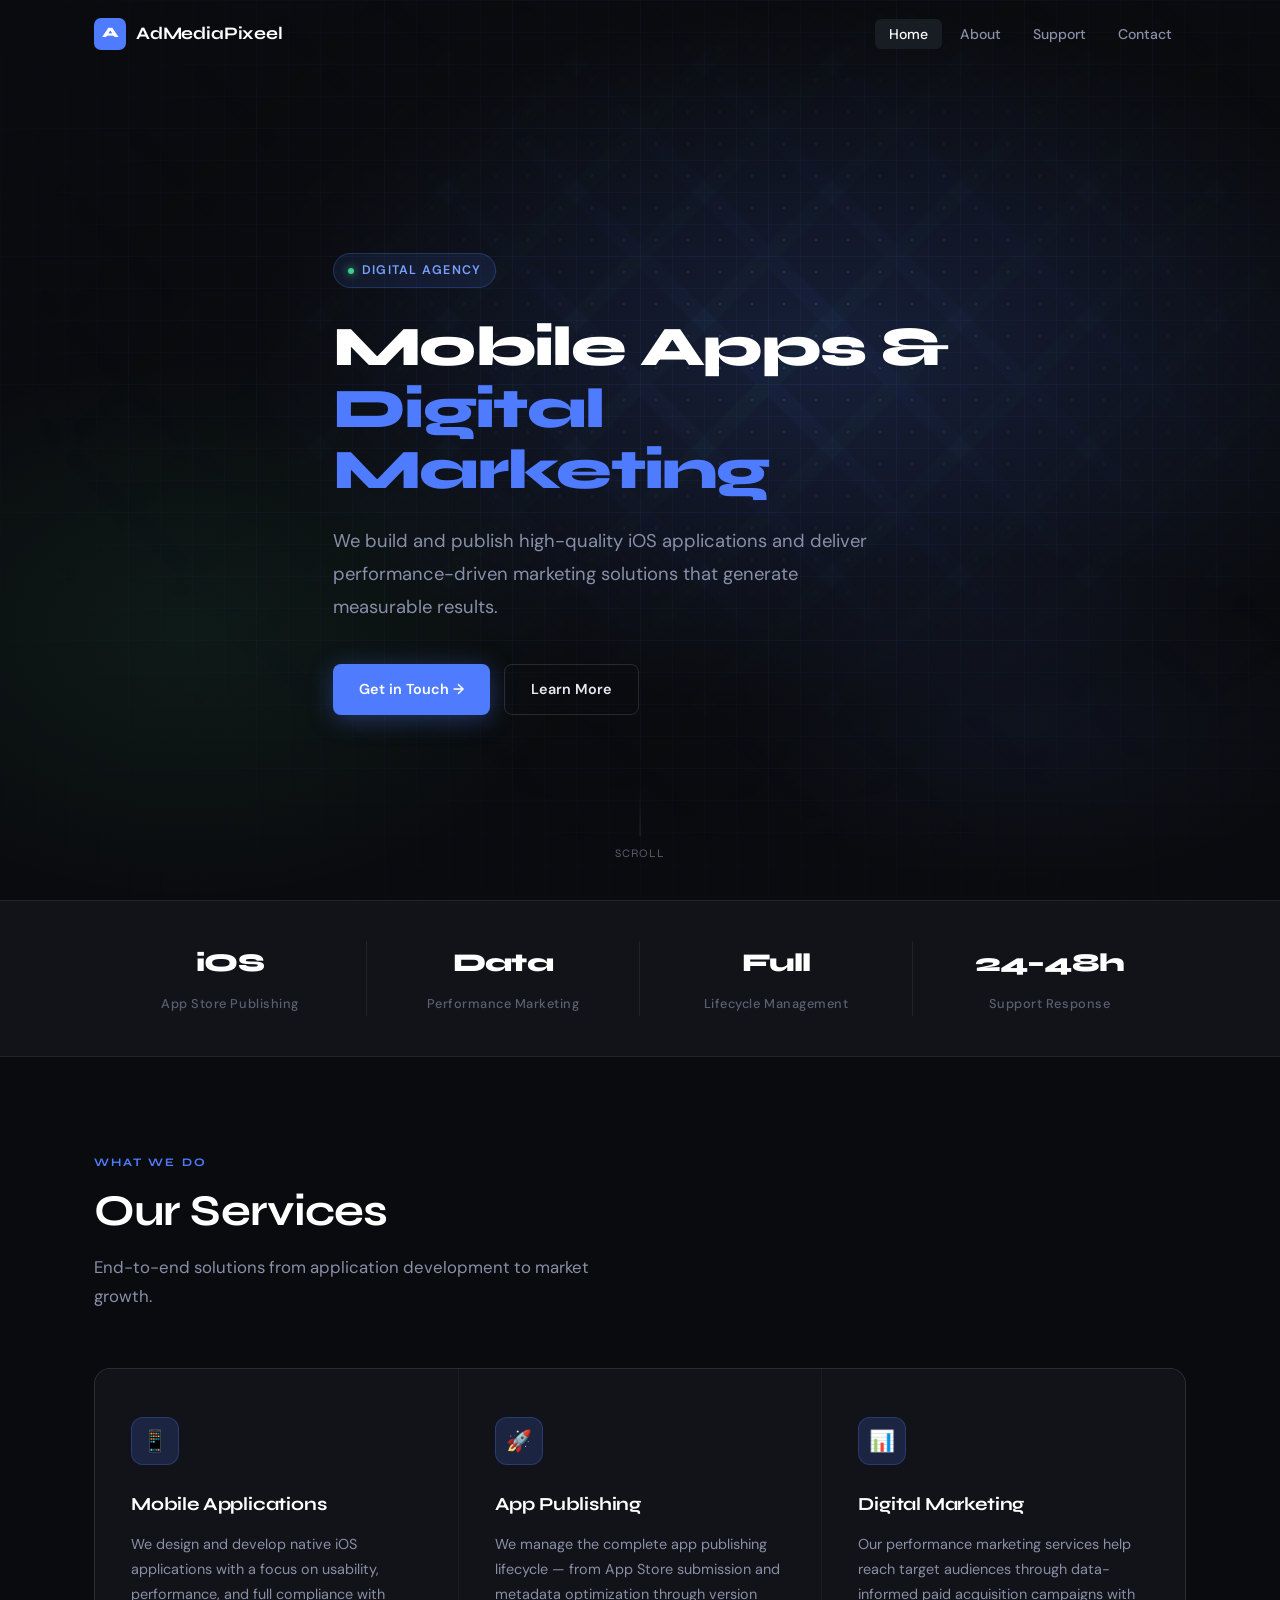
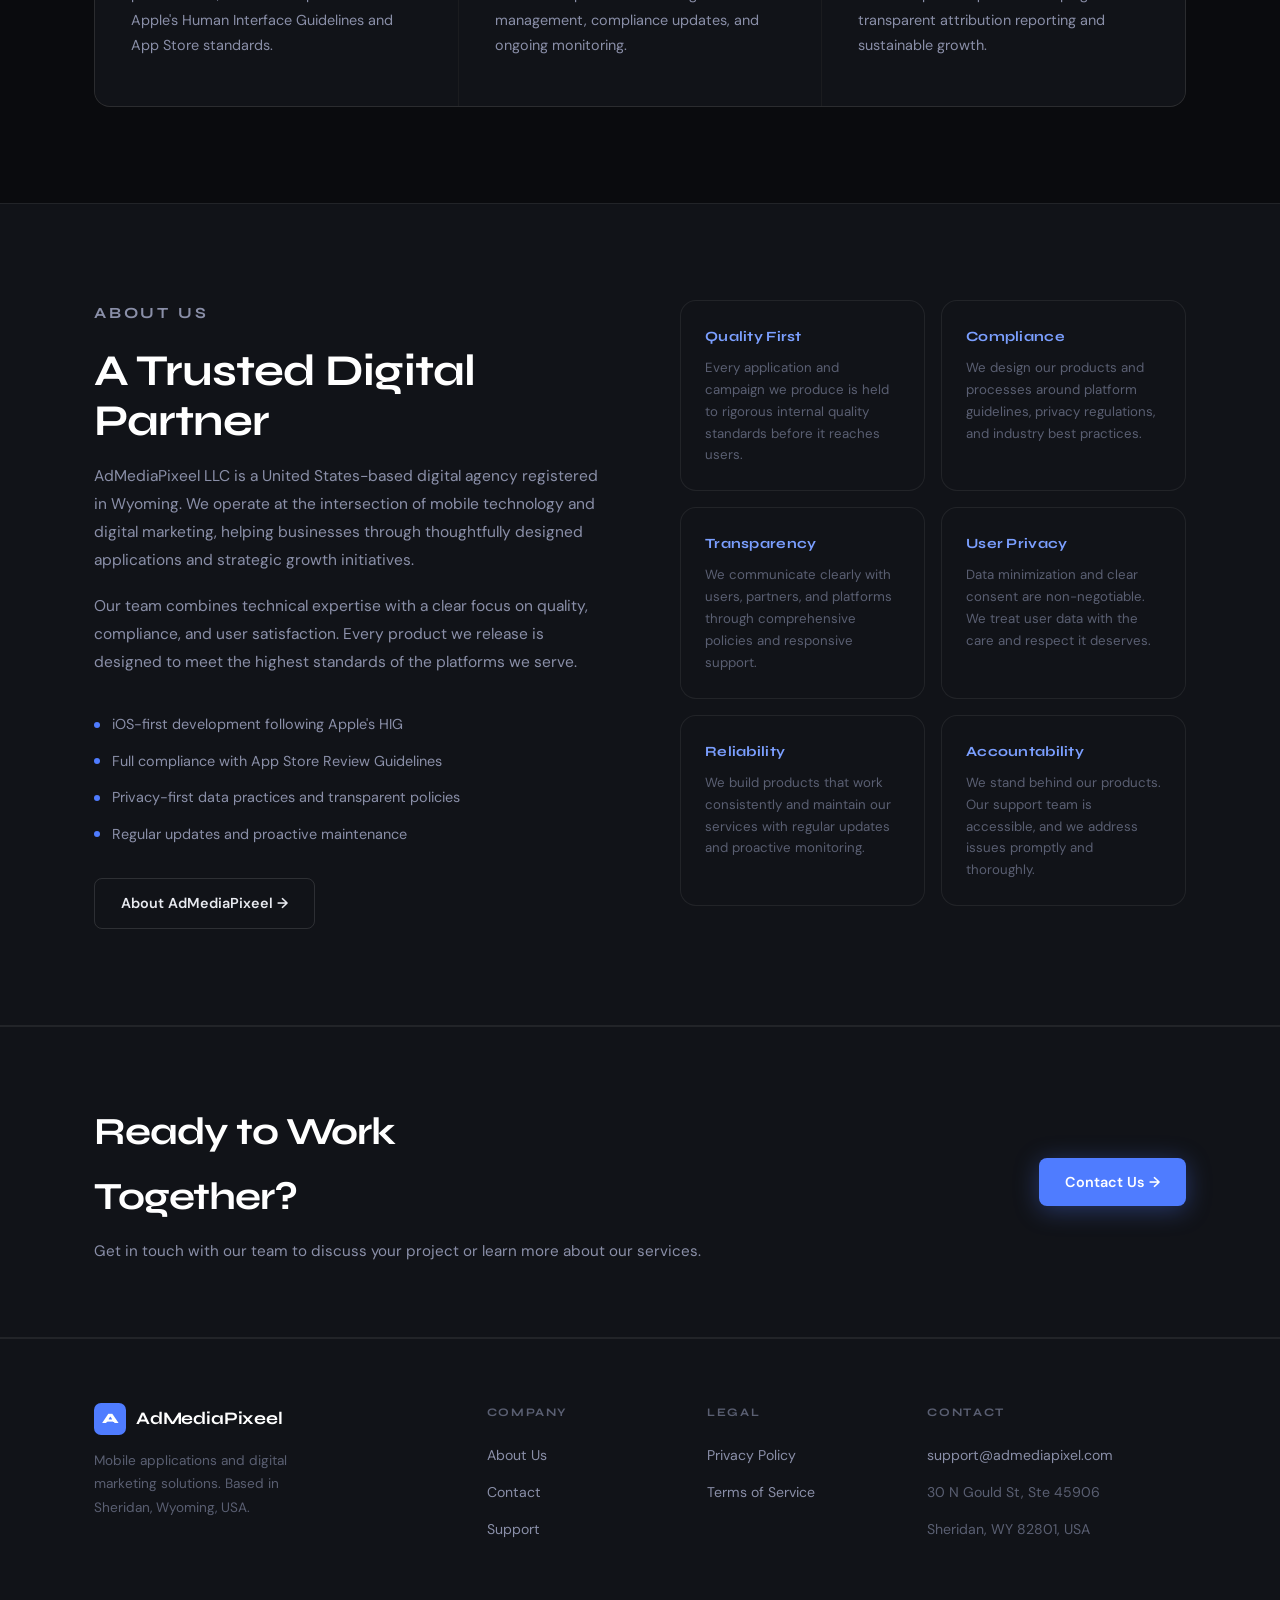
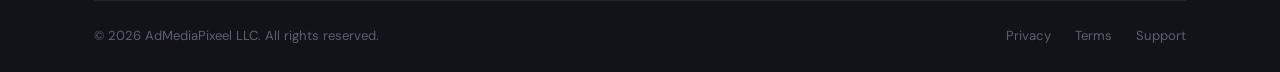
==== commit 5ea0bcd8: "Update index.html" ====
--- a/index.html
+++ b/index.html
@@ -40,13 +40,11 @@
     <div class="container">
       <div class="hero-content">
         <div class="hero-eyebrow">Digital Agency</div>
-        <div class="hero-banner-img">
-          <img src="images/banner.png" alt="AdMediaPixeel banner" onerror="this.style.display='none'">
-        </div>
-        <h1>AdMediaPixeel LLC</h1>
-        <p>We build and publish high-quality mobile applications and provide performance-driven digital marketing solutions.</p>
+        <h1>Mobile Apps &amp;<br><span>Digital<br class="mobile-br"> Marketing</span></h1>
+        <p>We build and publish high-quality iOS applications and deliver performance-driven marketing solutions that generate measurable results.</p>
         <div class="hero-ctas">
           <a class="btn btn-primary" href="contact.html">Get in Touch →</a>
+          <a class="btn btn-outline" href="about.html">Learn More</a>
         </div>
       </div>
     </div>
@@ -61,24 +59,52 @@
     <div class="container">
       <div class="stats-inner">
         <div class="stat-item">
-          <span class="stat-number">Apps</span>
-          <span class="stat-desc">Published on App Store</span>
-        </div>
-        <div class="stat-item">
-          <span class="stat-number">Marketing</span>
-          <span class="stat-desc">Performance Campaigns</span>
-        </div>
-        <div class="stat-item">
-          <span class="stat-number">Quality</span>
-          <span class="stat-desc">Guideline Compliance</span>
-        </div>
-        <div class="stat-item">
-          <span class="stat-number">Support</span>
-          <span class="stat-desc">Dedicated User Assistance</span>
+          <span class="stat-number">iOS</span>
+          <span class="stat-desc">App Store Publishing</span>
+        </div>
+        <div class="stat-item">
+          <span class="stat-number">Data</span>
+          <span class="stat-desc">Performance Marketing</span>
+        </div>
+        <div class="stat-item">
+          <span class="stat-number">Full</span>
+          <span class="stat-desc">Lifecycle Management</span>
+        </div>
+        <div class="stat-item">
+          <span class="stat-number">24–48h</span>
+          <span class="stat-desc">Support Response</span>
         </div>
       </div>
     </div>
   </div>
+
+  <!-- Services -->
+  <section class="section" id="services">
+    <div class="container">
+      <div class="fade-in">
+        <p class="section-label">What We Do</p>
+        <h2 class="section-title">Our Services</h2>
+        <p class="section-subtitle">End-to-end solutions from application development to market growth.</p>
+      </div>
+      <div class="services-grid">
+        <div class="service-card fade-in">
+          <div class="service-icon">📱</div>
+          <h3>Mobile Applications</h3>
+          <p>We design and develop native iOS applications with a focus on usability, performance, and full compliance with Apple's Human Interface Guidelines and App Store standards.</p>
+        </div>
+        <div class="service-card fade-in">
+          <div class="service-icon">🚀</div>
+          <h3>App Publishing</h3>
+          <p>We manage the complete app publishing lifecycle — from App Store submission and metadata optimization through version management, compliance updates, and ongoing monitoring.</p>
+        </div>
+        <div class="service-card fade-in">
+          <div class="service-icon">📊</div>
+          <h3>Digital Marketing</h3>
+          <p>Our performance marketing services help reach target audiences through data-informed paid acquisition campaigns with transparent attribution reporting and sustainable growth.</p>
+        </div>
+      </div>
+    </div>
+  </section>
 
   <!-- About Preview -->
   <section class="section" id="about-preview" style="background: var(--bg-2); border-top: 1px solid var(--border); border-bottom: 1px solid var(--border);">
@@ -87,8 +113,14 @@
         <div class="about-text fade-in">
           <p class="section-label">About Us</p>
           <h2 class="section-title">A Trusted Digital Partner</h2>
-          <p>AdMediaPixeel LLC is a digital agency headquartered in Sheridan, Wyoming. We specialize in developing and publishing mobile applications on the Apple App Store, supported by data-driven digital marketing strategies.</p>
+          <p>AdMediaPixeel LLC is a United States-based digital agency registered in Wyoming. We operate at the intersection of mobile technology and digital marketing, helping businesses through thoughtfully designed applications and strategic growth initiatives.</p>
           <p>Our team combines technical expertise with a clear focus on quality, compliance, and user satisfaction. Every product we release is designed to meet the highest standards of the platforms we serve.</p>
+          <div class="about-features">
+            <div class="feature-row">iOS-first development following Apple's HIG</div>
+            <div class="feature-row">Full compliance with App Store Review Guidelines</div>
+            <div class="feature-row">Privacy-first data practices and transparent policies</div>
+            <div class="feature-row">Regular updates and proactive maintenance</div>
+          </div>
           <div style="margin-top: 32px;">
             <a class="btn btn-outline" href="about.html">About AdMediaPixeel →</a>
           </div>
@@ -118,34 +150,6 @@
             <h4>Accountability</h4>
             <p>We stand behind our products. Our support team is accessible, and we address issues promptly and thoroughly.</p>
           </div>
-        </div>
-      </div>
-    </div>
-  </section>
-
-  <!-- Services -->
-  <section class="section" id="services">
-    <div class="container">
-      <div class="fade-in">
-        <p class="section-label">What We Do</p>
-        <h2 class="section-title">Our Services</h2>
-        <p class="section-subtitle">We provide end-to-end solutions from application development to market growth.</p>
-      </div>
-      <div class="services-grid">
-        <div class="service-card fade-in">
-          <div class="service-icon">📱</div>
-          <h3>Mobile Applications</h3>
-          <p>We design and develop native mobile applications for iOS, with a focus on usability, performance, and compliance with Apple's guidelines and standards.</p>
-        </div>
-        <div class="service-card fade-in">
-          <div class="service-icon">🚀</div>
-          <h3>App Publishing</h3>
-          <p>We manage the full lifecycle of app publishing — from App Store submission and metadata optimization to ongoing updates and compliance monitoring.</p>
-        </div>
-        <div class="service-card fade-in">
-          <div class="service-icon">📊</div>
-          <h3>Digital Marketing</h3>
-          <p>Our performance marketing services help businesses reach their target audiences through data-informed campaigns across digital channels.</p>
         </div>
       </div>
     </div>
--- a/style.css
+++ b/style.css
@@ -152,18 +152,50 @@
   position: absolute;
   inset: 0;
   background:
-    radial-gradient(ellipse 80% 60% at 60% 40%, rgba(79,124,255,0.13) 0%, transparent 70%),
-    radial-gradient(ellipse 50% 40% at 20% 80%, rgba(62,207,142,0.06) 0%, transparent 60%),
+    radial-gradient(ellipse 70% 60% at 65% 40%, rgba(79,124,255,0.18) 0%, transparent 65%),
+    radial-gradient(ellipse 50% 50% at 15% 70%, rgba(62,207,142,0.08) 0%, transparent 60%),
+    radial-gradient(ellipse 40% 30% at 80% 80%, rgba(79,124,255,0.07) 0%, transparent 60%),
     var(--bg);
 }
+/* Circuit-board style geometric tech background */
 .hero-grid-overlay {
   position: absolute;
   inset: 0;
   background-image:
-    linear-gradient(rgba(255,255,255,0.028) 1px, transparent 1px),
-    linear-gradient(90deg, rgba(255,255,255,0.028) 1px, transparent 1px);
-  background-size: 64px 64px;
+    /* Fine grid */
+    linear-gradient(rgba(79,124,255,0.06) 1px, transparent 1px),
+    linear-gradient(90deg, rgba(79,124,255,0.06) 1px, transparent 1px),
+    /* Larger grid */
+    linear-gradient(rgba(79,124,255,0.04) 1px, transparent 1px),
+    linear-gradient(90deg, rgba(79,124,255,0.04) 1px, transparent 1px);
+  background-size: 32px 32px, 32px 32px, 128px 128px, 128px 128px;
+  mask-image: radial-gradient(ellipse 100% 100% at 60% 40%, black 0%, transparent 80%);
+}
+/* Animated circuit dots overlay */
+.hero-grid-overlay::before {
+  content: '';
+  position: absolute;
+  inset: 0;
+  background-image:
+    radial-gradient(circle 1.5px at 50% 50%, rgba(79,124,255,0.5) 0%, transparent 100%);
+  background-size: 32px 32px;
+  mask-image: radial-gradient(ellipse 80% 70% at 65% 35%, black 0%, transparent 75%);
+  animation: gridPulse 4s ease-in-out infinite;
+}
+/* Diagonal accent lines */
+.hero-grid-overlay::after {
+  content: '';
+  position: absolute;
+  inset: 0;
+  background-image:
+    linear-gradient(45deg, transparent 45%, rgba(79,124,255,0.04) 45%, rgba(79,124,255,0.04) 55%, transparent 55%),
+    linear-gradient(-45deg, transparent 45%, rgba(62,207,142,0.03) 45%, rgba(62,207,142,0.03) 55%, transparent 55%);
+  background-size: 128px 128px;
   mask-image: radial-gradient(ellipse 90% 80% at 60% 40%, black 0%, transparent 75%);
+}
+@keyframes gridPulse {
+  0%, 100% { opacity: 0.4; }
+  50% { opacity: 1; }
 }
 .hero-content {
   position: relative;
@@ -195,14 +227,12 @@
 }
 .hero h1 {
   font-family: var(--font-display);
-  font-size: clamp(2.4rem, 9vw, 5.5rem);
+  font-size: clamp(2rem, 4.5vw, 3.5rem);
   font-weight: 800;
-  line-height: 1.06;
-  letter-spacing: -0.04em;
+  line-height: 1.1;
+  letter-spacing: -0.03em;
   color: #fff;
   margin-bottom: 24px;
-  word-break: break-word;
-  overflow-wrap: break-word;
 }
 .hero h1 span { color: var(--accent); }
 .hero p {
@@ -885,17 +915,137 @@
 }
 @media (max-width: 600px) {
   .section { padding: 64px 0; }
-  .hero h1 { font-size: clamp(1.9rem, 10.5vw, 2.5rem); letter-spacing: -0.02em; }
-  .hero p { font-size: 1rem; }
-  .hero-ctas { flex-direction: column; }
-  .hero-ctas .btn { width: 100%; justify-content: center; }
+  .hero h1 { font-size: 2.8rem; }
   .stats-inner { grid-template-columns: 1fr 1fr; }
   .footer-grid { grid-template-columns: 1fr; }
   .contact-form { padding: 28px 22px; }
-  .about-values { grid-template-columns: 1fr 1fr !important; }
-}
-/* Mobile line-break helpers */
-.mobile-br { display: none; }
-@media (max-width: 600px) {
-  .mobile-br { display: block; }
-}
+}
+
+/* ── Support section blocks (single-column layout) ── */
+.support-section-block {
+  padding: 36px 0;
+  border-bottom: 1px solid var(--border);
+}
+.support-section-block:last-child { border-bottom: none; }
+.support-section-block h3 {
+  font-family: var(--font-display);
+  font-size: 1.1rem;
+  font-weight: 700;
+  color: #fff;
+  margin-bottom: 14px;
+  letter-spacing: -0.01em;
+}
+.support-section-block p {
+  font-size: 0.92rem;
+  color: var(--text-muted);
+  line-height: 1.8;
+}
+.support-section-block ul,
+.support-section-block ol {
+  margin-top: 12px;
+  padding-left: 22px;
+  font-size: 0.9rem;
+  color: var(--text-dim);
+  line-height: 1.8;
+}
+.support-section-block li { margin-bottom: 6px; }
+.support-section-block strong { color: var(--text); }
+.support-section-block a { color: var(--accent-2); }
+
+/* ── Hero banner image ── */
+.hero-banner-img {
+  margin-bottom: 28px;
+}
+.hero-banner-img img {
+  max-width: 520px;
+  width: 100%;
+  border-radius: var(--radius-lg);
+  border: 1px solid var(--border);
+}
+
+/* ── Hero Geometric Shapes ── */
+.hero-shapes {
+  position: absolute;
+  inset: 0;
+  overflow: hidden;
+  pointer-events: none;
+  z-index: 0;
+}
+
+/* Glowing orbs */
+.geo-orb {
+  position: absolute;
+  border-radius: 50%;
+  filter: blur(60px);
+}
+.geo-orb--1 {
+  width: 400px; height: 400px;
+  background: rgba(79,124,255,0.12);
+  top: -80px; right: 10%;
+  animation: orbFloat1 8s ease-in-out infinite;
+}
+.geo-orb--2 {
+  width: 280px; height: 280px;
+  background: rgba(62,207,142,0.07);
+  bottom: 10%; right: 25%;
+  animation: orbFloat2 10s ease-in-out infinite;
+}
+
+/* Geometric line shapes */
+.geo-shape {
+  position: absolute;
+  border: 1px solid rgba(79,124,255,0.18);
+  border-radius: 4px;
+}
+.geo-shape--1 {
+  width: 180px; height: 180px;
+  top: 15%; right: 12%;
+  transform: rotate(20deg);
+  border-color: rgba(79,124,255,0.2);
+  animation: geoSpin1 20s linear infinite;
+}
+.geo-shape--2 {
+  width: 90px; height: 90px;
+  top: 22%; right: 18%;
+  transform: rotate(45deg);
+  border-color: rgba(62,207,142,0.2);
+  animation: geoSpin2 15s linear infinite reverse;
+}
+.geo-shape--3 {
+  width: 260px; height: 260px;
+  bottom: 5%; right: 5%;
+  transform: rotate(10deg);
+  border-color: rgba(79,124,255,0.08);
+  animation: geoSpin1 30s linear infinite reverse;
+}
+.geo-shape--4 {
+  width: 50px; height: 50px;
+  top: 55%; right: 30%;
+  transform: rotate(30deg);
+  border-color: rgba(79,124,255,0.3);
+  background: rgba(79,124,255,0.04);
+  animation: geoSpin2 8s ease-in-out infinite;
+}
+
+@keyframes orbFloat1 {
+  0%, 100% { transform: translateY(0px) translateX(0px); }
+  33% { transform: translateY(-30px) translateX(15px); }
+  66% { transform: translateY(15px) translateX(-10px); }
+}
+@keyframes orbFloat2 {
+  0%, 100% { transform: translateY(0px); }
+  50% { transform: translateY(-20px); }
+}
+@keyframes geoSpin1 {
+  from { transform: rotate(20deg); }
+  to   { transform: rotate(380deg); }
+}
+@keyframes geoSpin2 {
+  from { transform: rotate(45deg); }
+  to   { transform: rotate(405deg); }
+}
+
+/* Hide shapes on mobile so they don't clutter small screens */
+@media (max-width: 900px) {
+  .hero-shapes { display: none; }
+}
